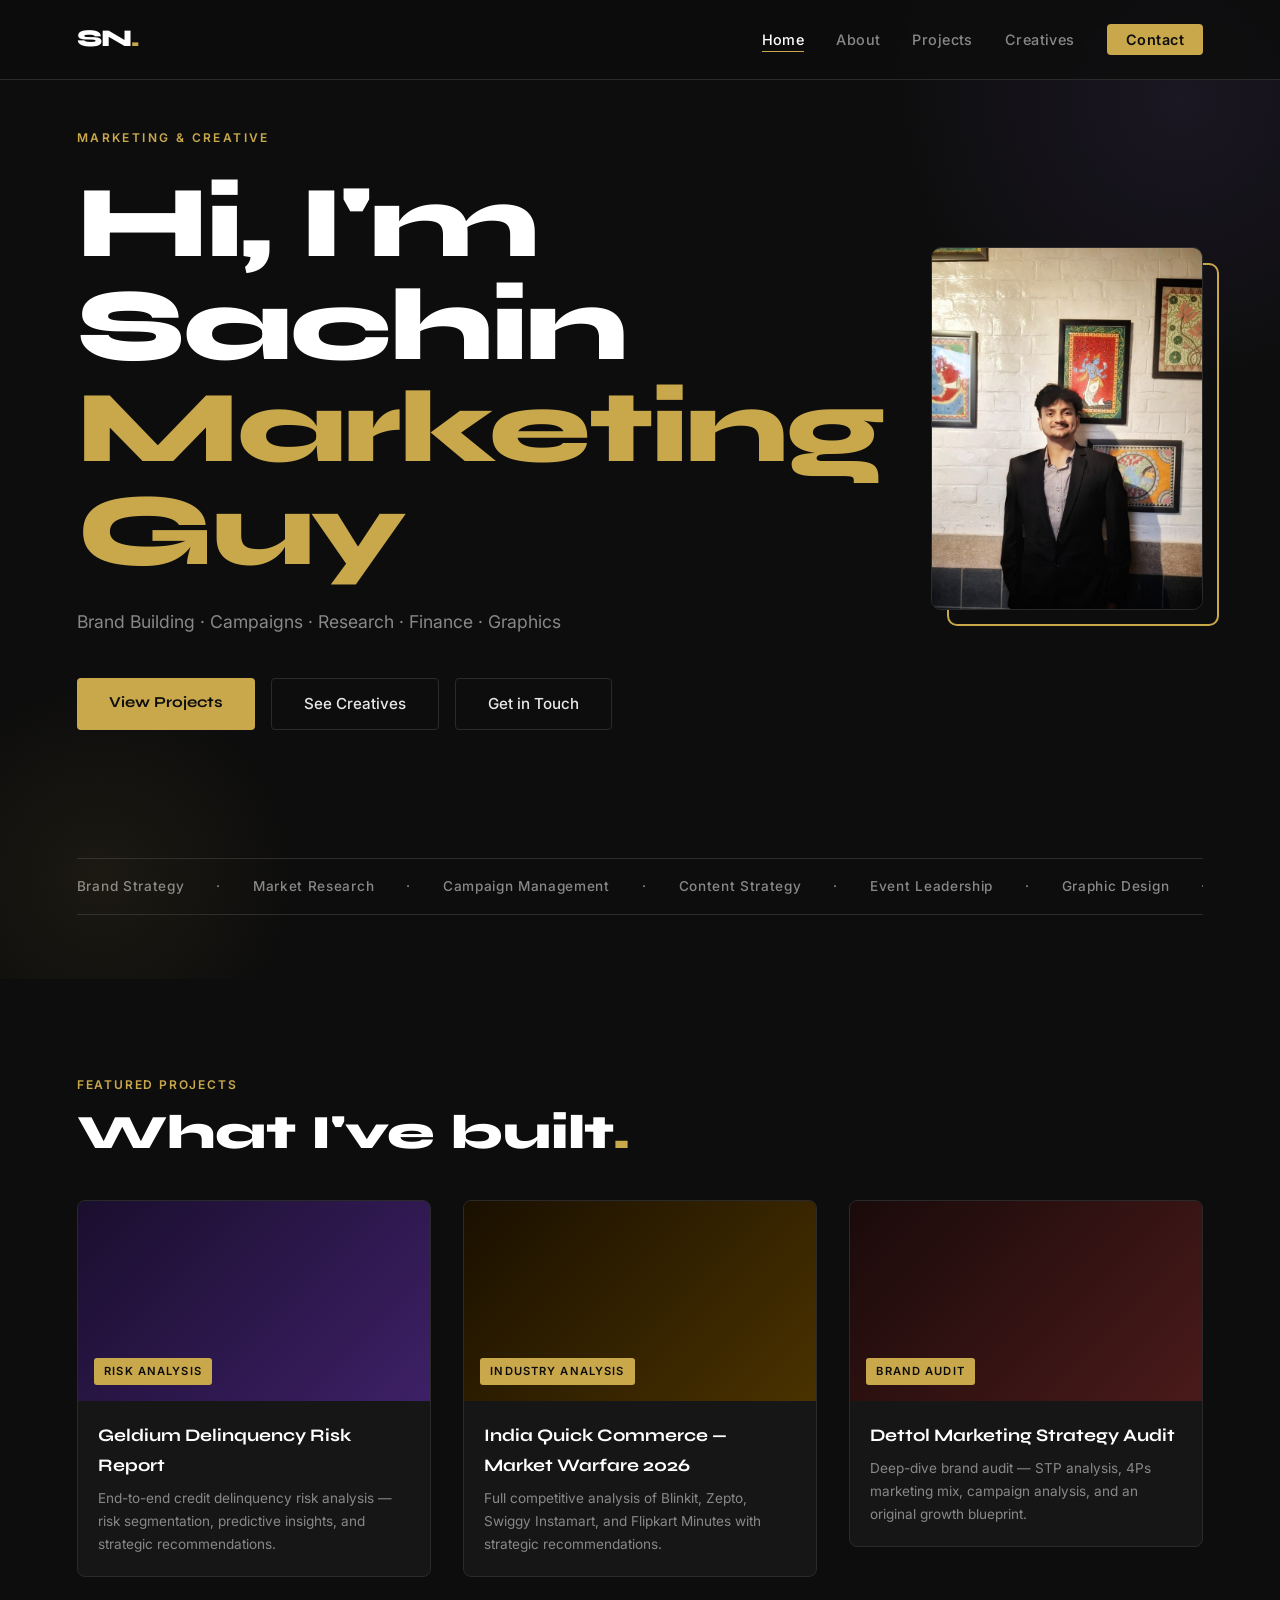
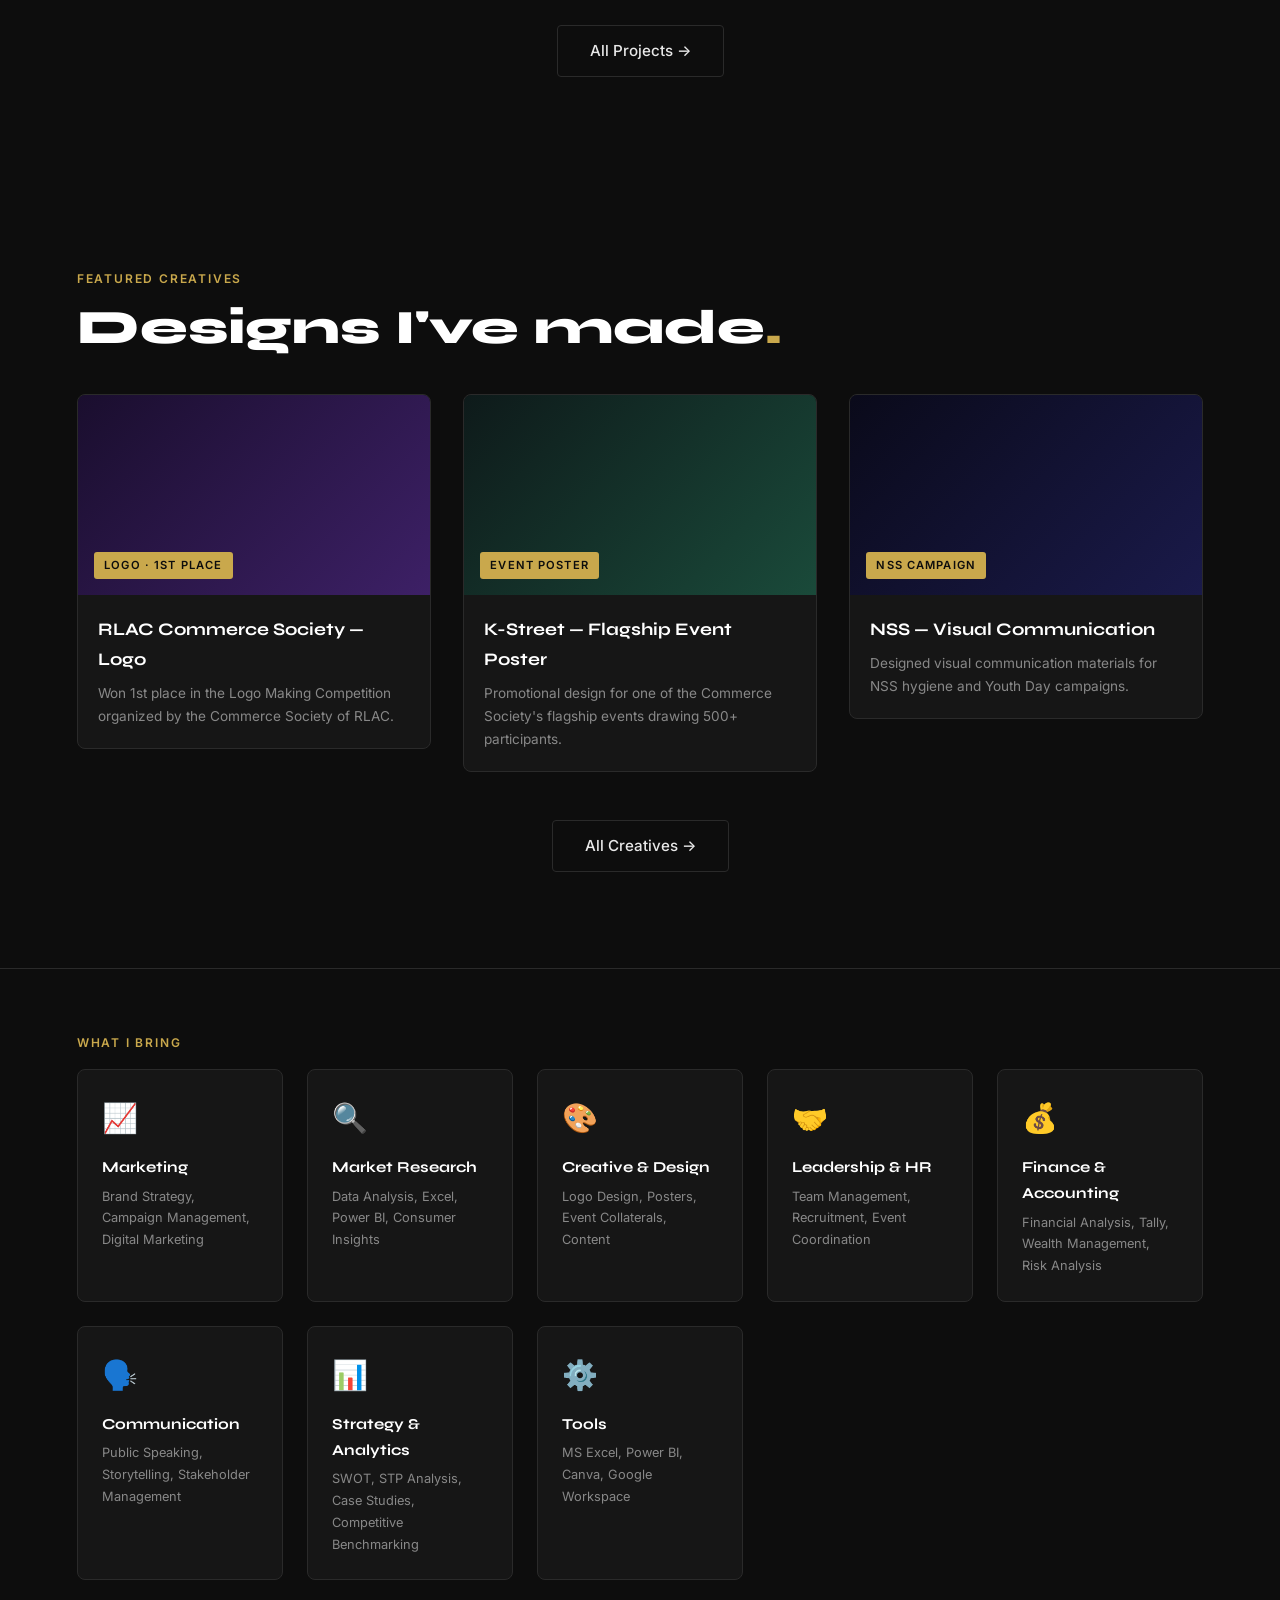
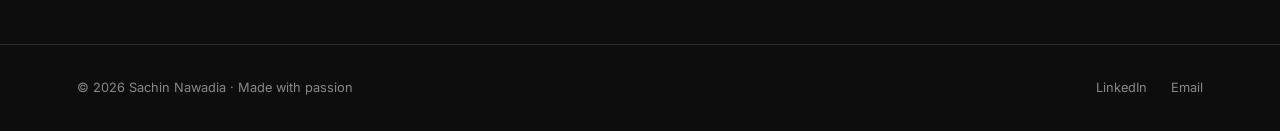
==== files/index.html @ 327a8be0 "Initial portfolio upload" ====
<!DOCTYPE html>
<html lang="en">
<head>
  <meta charset="UTF-8" />
  <meta name="viewport" content="width=device-width, initial-scale=1.0"/>
  <title>Sachin Nawadia — Portfolio</title>
  <link rel="stylesheet" href="style.css" />
  <link href="https://fonts.googleapis.com/css2?family=Syne:wght@400;600;700;800&family=Inter:wght@300;400;500&display=swap" rel="stylesheet"/>
</head>
<body>

  <nav class="navbar">
    <div class="nav-logo">SN<span class="dot">.</span></div>
    <ul class="nav-links">
      <li><a href="index.html" class="active">Home</a></li>
      <li><a href="about.html">About</a></li>
      <li><a href="projects.html">Projects</a></li>
      <li><a href="creatives.html">Creatives</a></li>
      <li><a href="contact.html" class="nav-cta">Contact</a></li>
    </ul>
    <div class="hamburger" onclick="toggleMenu()">
      <span></span><span></span><span></span>
    </div>
  </nav>

  <div class="mobile-menu" id="mobileMenu">
    <ul>
      <li><a href="index.html" onclick="toggleMenu()">Home</a></li>
      <li><a href="about.html" onclick="toggleMenu()">About</a></li>
      <li><a href="projects.html" onclick="toggleMenu()">Projects</a></li>
      <li><a href="creatives.html" onclick="toggleMenu()">Creatives</a></li>
      <li><a href="contact.html" onclick="toggleMenu()">Contact</a></li>
    </ul>
  </div>

  <!-- HERO -->
  <section class="hero hero-with-photo">
    <div class="hero-text-col">
      <div class="hero-tag reveal">Marketing & Creative</div>
      <h1 class="hero-title reveal">
        Hi, I'm Sachin<br/>
        <span class="highlight">Marketing Guy</span>
      </h1>
      <p class="hero-sub reveal">
        Brand Building · Campaigns · Research · Finance · Graphics
      </p>
      <div class="hero-btns reveal">
        <a href="projects.html" class="btn-primary">View Projects</a>
        <a href="creatives.html" class="btn-ghost">See Creatives</a>
        <a href="contact.html" class="btn-ghost">Get in Touch</a>
      </div>
    </div>
    <div class="hero-photo-col reveal">
      <div class="hero-photo-wrap">
        <img src="sachin-photo.jpg" alt="Sachin Nawadia" class="hero-photo"/>
        <div class="hero-photo-decor"></div>
      </div>
    </div>

    <div class="hero-marquee">
      <div class="marquee-track">
        <span>Brand Strategy</span><span>·</span>
        <span>Market Research</span><span>·</span>
        <span>Campaign Management</span><span>·</span>
        <span>Content Strategy</span><span>·</span>
        <span>Event Leadership</span><span>·</span>
        <span>Graphic Design</span><span>·</span>
        <span>Brand Strategy</span><span>·</span>
        <span>Market Research</span><span>·</span>
        <span>Campaign Management</span><span>·</span>
        <span>Content Strategy</span><span>·</span>
        <span>Event Leadership</span><span>·</span>
        <span>Graphic Design</span><span>·</span>
      </div>
    </div>
  </section>

  <!-- FEATURED -->
  <section class="featured">
    <div class="section-label reveal">Featured Projects</div>
    <h2 class="section-title reveal">What I've built<span class="dot">.</span></h2>
    <div class="work-grid">
      <div class="work-card reveal" onclick="location.href='projects.html'">
        <div class="card-img placeholder-img p1">
          <span class="card-category">Risk Analysis</span>
        </div>
        <div class="card-info">
          <h3>Geldium Delinquency Risk Report</h3>
          <p>End-to-end credit delinquency risk analysis — risk segmentation, predictive insights, and strategic recommendations.</p>
        </div>
      </div>
      <div class="work-card reveal" onclick="location.href='projects.html'">
        <div class="card-img placeholder-img p3">
          <span class="card-category">Industry Analysis</span>
        </div>
        <div class="card-info">
          <h3>India Quick Commerce — Market Warfare 2026</h3>
          <p>Full competitive analysis of Blinkit, Zepto, Swiggy Instamart, and Flipkart Minutes with strategic recommendations.</p>
        </div>
      </div>
      <div class="work-card reveal" onclick="location.href='projects.html'">
        <div class="card-img placeholder-img p4">
          <span class="card-category">Brand Audit</span>
        </div>
        <div class="card-info">
          <h3>Dettol Marketing Strategy Audit</h3>
          <p>Deep-dive brand audit — STP analysis, 4Ps marketing mix, campaign analysis, and an original growth blueprint.</p>
        </div>
      </div>
    </div>
    <div class="see-all reveal">
      <a href="projects.html" class="btn-ghost">All Projects →</a>
    </div>
  </section>

  <!-- FEATURED CREATIVES -->
  <section class="featured">
    <div class="section-label reveal">Featured Creatives</div>
    <h2 class="section-title reveal">Designs I've made<span class="dot">.</span></h2>
    <div class="work-grid">
      <div class="work-card reveal" onclick="location.href='creatives.html'">
        <div class="card-img placeholder-img p1">
          <span class="card-category">Logo · 1st Place</span>
        </div>
        <div class="card-info">
          <h3>RLAC Commerce Society — Logo</h3>
          <p>Won 1st place in the Logo Making Competition organized by the Commerce Society of RLAC.</p>
        </div>
      </div>
      <div class="work-card reveal" onclick="location.href='creatives.html'">
        <div class="card-img placeholder-img p2">
          <span class="card-category">Event Poster</span>
        </div>
        <div class="card-info">
          <h3>K-Street — Flagship Event Poster</h3>
          <p>Promotional design for one of the Commerce Society's flagship events drawing 500+ participants.</p>
        </div>
      </div>
      <div class="work-card reveal" onclick="location.href='creatives.html'">
        <div class="card-img placeholder-img p5">
          <span class="card-category">NSS Campaign</span>
        </div>
        <div class="card-info">
          <h3>NSS — Visual Communication</h3>
          <p>Designed visual communication materials for NSS hygiene and Youth Day campaigns.</p>
        </div>
      </div>
    </div>
    <div class="see-all reveal">
      <a href="creatives.html" class="btn-ghost">All Creatives →</a>
    </div>
  </section>

  <!-- SKILLS -->
  <section class="skills-section">
    <div class="section-label reveal">What I Bring</div>
    <div class="skills-grid reveal">
      <div class="skill-item">
        <div class="skill-icon">📈</div>
        <h4>Marketing</h4>
        <p>Brand Strategy, Campaign Management, Digital Marketing</p>
      </div>
      <div class="skill-item">
        <div class="skill-icon">🔍</div>
        <h4>Market Research</h4>
        <p>Data Analysis, Excel, Power BI, Consumer Insights</p>
      </div>
      <div class="skill-item">
        <div class="skill-icon">🎨</div>
        <h4>Creative & Design</h4>
        <p>Logo Design, Posters, Event Collaterals, Content</p>
      </div>
      <div class="skill-item">
        <div class="skill-icon">🤝</div>
        <h4>Leadership & HR</h4>
        <p>Team Management, Recruitment, Event Coordination</p>
      </div>
      <div class="skill-item">
        <div class="skill-icon">💰</div>
        <h4>Finance & Accounting</h4>
        <p>Financial Analysis, Tally, Wealth Management, Risk Analysis</p>
      </div>
      <div class="skill-item">
        <div class="skill-icon">🗣️</div>
        <h4>Communication</h4>
        <p>Public Speaking, Storytelling, Stakeholder Management</p>
      </div>
      <div class="skill-item">
        <div class="skill-icon">📊</div>
        <h4>Strategy & Analytics</h4>
        <p>SWOT, STP Analysis, Case Studies, Competitive Benchmarking</p>
      </div>
      <div class="skill-item">
        <div class="skill-icon">⚙️</div>
        <h4>Tools</h4>
        <p>MS Excel, Power BI, Canva, Google Workspace</p>
      </div>
    </div>
  </section>

  <footer class="footer">
    <p>© 2026 Sachin Nawadia · Made with passion</p>
    <div class="footer-links">
      <a href="https://www.linkedin.com/in/sachinnawadia-37500527b" target="_blank">LinkedIn</a>
      <a href="mailto:sachinnawadia@gmail.com">Email</a>
    </div>
  </footer>

  <script src="script.js"></script>
</body>
</html>
---- files/style.css ----
/* ===== RESET & BASE ===== */
*, *::before, *::after { box-sizing: border-box; margin: 0; padding: 0; }

:root {
  --bg: #0d0d0d;
  --surface: #161616;
  --border: #2a2a2a;
  --text: #e8e8e8;
  --muted: #888;
  --accent: #c9a84c;
  --accent2: #7c5cbf;
  --white: #ffffff;
  --font-display: 'Syne', sans-serif;
  --font-body: 'Inter', sans-serif;
}

html { scroll-behavior: smooth; }

body {
  background: var(--bg);
  color: var(--text);
  font-family: var(--font-body);
  font-weight: 400;
  line-height: 1.7;
  overflow-x: hidden;
}

a { text-decoration: none; color: inherit; }
img { max-width: 100%; display: block; }
ul { list-style: none; }

/* ===== NAVBAR ===== */
.navbar {
  position: fixed;
  top: 0; left: 0; right: 0;
  z-index: 999;
  display: flex;
  align-items: center;
  justify-content: space-between;
  padding: 1.2rem 6%;
  background: rgba(13,13,13,0.85);
  backdrop-filter: blur(12px);
  border-bottom: 1px solid var(--border);
}

.nav-logo {
  font-family: var(--font-display);
  font-size: 1.5rem;
  font-weight: 800;
  color: var(--white);
  letter-spacing: -1px;
}
.nav-logo .dot { color: var(--accent); }

.nav-links {
  display: flex;
  gap: 2rem;
  align-items: center;
}

.nav-links a {
  font-size: 0.9rem;
  font-weight: 500;
  color: var(--muted);
  letter-spacing: 0.03em;
  transition: color 0.25s;
  position: relative;
}
.nav-links a::after {
  content: '';
  position: absolute;
  bottom: -4px; left: 0;
  width: 0; height: 1px;
  background: var(--accent);
  transition: width 0.3s;
}
.nav-links a:hover,
.nav-links a.active { color: var(--white); }
.nav-links a:hover::after,
.nav-links a.active::after { width: 100%; }

.nav-cta {
  background: var(--accent);
  color: #0d0d0d !important;
  padding: 0.45rem 1.2rem;
  border-radius: 4px;
  font-weight: 600 !important;
  transition: opacity 0.2s !important;
}
.nav-cta::after { display: none !important; }
.nav-cta:hover { opacity: 0.85; }

/* ===== HAMBURGER ===== */
.hamburger {
  display: none;
  flex-direction: column;
  gap: 5px;
  cursor: pointer;
}
.hamburger span {
  display: block;
  width: 24px; height: 2px;
  background: var(--white);
  transition: all 0.3s;
}

/* ===== MOBILE MENU ===== */
.mobile-menu {
  display: none;
  position: fixed;
  top: 64px; left: 0; right: 0;
  background: var(--surface);
  border-bottom: 1px solid var(--border);
  z-index: 998;
  padding: 1.5rem 6%;
}
.mobile-menu.open { display: block; }
.mobile-menu ul { display: flex; flex-direction: column; gap: 1.2rem; }
.mobile-menu a {
  font-size: 1.1rem;
  font-weight: 500;
  color: var(--text);
}

/* ===== BUTTONS ===== */
.btn-primary {
  display: inline-block;
  padding: 0.75rem 2rem;
  background: var(--accent);
  color: #0d0d0d;
  font-weight: 700;
  font-family: var(--font-display);
  border-radius: 4px;
  transition: opacity 0.2s, transform 0.2s;
  font-size: 0.95rem;
}
.btn-primary:hover { opacity: 0.85; transform: translateY(-2px); }

.btn-ghost {
  display: inline-block;
  padding: 0.75rem 2rem;
  border: 1px solid var(--border);
  color: var(--text);
  font-weight: 500;
  border-radius: 4px;
  transition: border-color 0.2s, color 0.2s, transform 0.2s;
  font-size: 0.95rem;
}
.btn-ghost:hover {
  border-color: var(--accent);
  color: var(--accent);
  transform: translateY(-2px);
}

/* ===== SECTION LABELS ===== */
.section-label {
  font-size: 0.75rem;
  font-weight: 600;
  letter-spacing: 0.15em;
  text-transform: uppercase;
  color: var(--accent);
  margin-bottom: 0.75rem;
}

.section-title {
  font-family: var(--font-display);
  font-size: clamp(2rem, 4vw, 3rem);
  font-weight: 800;
  color: var(--white);
  line-height: 1.1;
  margin-bottom: 2.5rem;
}
.section-title .dot { color: var(--accent); }

/* ===== HERO ===== */
.hero {
  min-height: 100vh;
  display: flex;
  flex-direction: column;
  justify-content: center;
  padding: 8rem 6% 4rem;
  position: relative;
  overflow: hidden;
}
.hero::before {
  content: '';
  position: absolute;
  top: -200px; right: -200px;
  width: 600px; height: 600px;
  background: radial-gradient(circle, rgba(124,92,191,0.12) 0%, transparent 70%);
  pointer-events: none;
}
.hero::after {
  content: '';
  position: absolute;
  bottom: -100px; left: -100px;
  width: 400px; height: 400px;
  background: radial-gradient(circle, rgba(201,168,76,0.08) 0%, transparent 70%);
  pointer-events: none;
}

.hero-tag {
  font-size: 0.75rem;
  letter-spacing: 0.2em;
  text-transform: uppercase;
  color: var(--accent);
  font-weight: 600;
  margin-bottom: 1.5rem;
}

.hero-title {
  font-family: var(--font-display);
  font-size: clamp(3rem, 8vw, 6.5rem);
  font-weight: 800;
  line-height: 1.0;
  color: var(--white);
  margin-bottom: 1.5rem;
  letter-spacing: -2px;
}
.hero-title .highlight {
  color: var(--accent);
  display: block;
}

.hero-sub {
  font-size: 1.1rem;
  color: var(--muted);
  max-width: 500px;
  margin-bottom: 2.5rem;
  line-height: 1.8;
}

.hero-btns {
  display: flex;
  gap: 1rem;
  flex-wrap: wrap;
}

/* ===== MARQUEE ===== */
.hero-marquee {
  margin-top: 5rem;
  overflow: hidden;
  padding: 1rem 0;
  border-top: 1px solid var(--border);
  border-bottom: 1px solid var(--border);
}
.marquee-track {
  display: flex;
  gap: 2rem;
  white-space: nowrap;
  animation: marquee 20s linear infinite;
  width: max-content;
}
.marquee-track span {
  font-size: 0.85rem;
  font-weight: 500;
  color: var(--muted);
  letter-spacing: 0.05em;
}
@keyframes marquee {
  from { transform: translateX(0); }
  to { transform: translateX(-50%); }
}

/* ===== HERO WITH PHOTO ===== */
.hero-with-photo {
  display: grid;
  grid-template-columns: 1.3fr 1fr;
  gap: 3rem;
  align-items: center;
}
.hero-with-photo .hero-marquee {
  grid-column: 1 / -1;
}
.hero-photo-col {
  display: flex;
  justify-content: center;
}
.hero-photo-wrap {
  position: relative;
  width: 100%;
  max-width: 340px;
}
.hero-photo {
  width: 100%;
  aspect-ratio: 3/4;
  object-fit: cover;
  border-radius: 10px;
  border: 1px solid var(--border);
  position: relative;
  z-index: 2;
}
.hero-photo-decor {
  position: absolute;
  top: 16px; left: 16px;
  width: 100%; height: 100%;
  border: 2px solid var(--accent);
  border-radius: 10px;
  z-index: 1;
}

@media (max-width: 900px) {
  .hero-with-photo {
    grid-template-columns: 1fr;
    text-align: center;
  }
  .hero-photo-col { order: -1; margin-bottom: 1rem; }
  .hero-photo-wrap { max-width: 220px; }
  .hero-btns { justify-content: center; }
}

/* ===== PAGE HERO (inner pages) ===== */
.page-hero {
  padding: 10rem 6% 4rem;
  border-bottom: 1px solid var(--border);
}
.page-title {
  font-family: var(--font-display);
  font-size: clamp(2.5rem, 6vw, 5rem);
  font-weight: 800;
  color: var(--white);
  line-height: 1.05;
  letter-spacing: -2px;
}
.page-title .highlight { color: var(--accent); }

/* ===== FEATURED SECTION ===== */
.featured, .projects-section, .graphic-section {
  padding: 6rem 6%;
}

.work-grid, .projects-grid, .graphic-grid {
  display: grid;
  grid-template-columns: repeat(auto-fill, minmax(300px, 1fr));
  gap: 2rem;
  align-items: start;
}

.work-card, .project-card, .graphic-card {
  background: var(--surface);
  border: 1px solid var(--border);
  border-radius: 8px;
  overflow: hidden;
  display: flex;
  flex-direction: column;
  transition: transform 0.3s, border-color 0.3s;
}
.work-card {
  cursor: pointer;
}
.work-card:hover, .project-card:hover, .graphic-card:hover {
  transform: translateY(-6px);
  border-color: var(--accent);
}

.card-img, .placeholder-img {
  width: 100%;
  height: 200px;
  position: relative;
  display: flex;
  align-items: flex-end;
  padding: 1rem;
}
.p1 { background: linear-gradient(135deg, #1a0e2e, #3d2066); }
.p2 { background: linear-gradient(135deg, #0e1a1a, #1a4a3a); }
.p3 { background: linear-gradient(135deg, #1a1000, #4a3200); }
.p4 { background: linear-gradient(135deg, #1a0a0a, #4a1a1a); }
.p5 { background: linear-gradient(135deg, #0a0a1a, #1a1a4a); }
.p6 { background: linear-gradient(135deg, #0e1a10, #1a4a20); }

.card-category {
  font-size: 0.7rem;
  font-weight: 600;
  letter-spacing: 0.1em;
  text-transform: uppercase;
  background: var(--accent);
  color: #0d0d0d;
  padding: 0.25rem 0.65rem;
  border-radius: 3px;
}

.card-info {
  padding: 1.25rem;
  display: flex;
  flex-direction: column;
  flex: 1;
}
.card-info h3 {
  font-family: var(--font-display);
  font-size: 1.1rem;
  font-weight: 700;
  color: var(--white);
  margin-bottom: 0.4rem;
}
.card-info p {
  font-size: 0.85rem;
  color: var(--muted);
  flex-grow: 1;
}

.see-all {
  text-align: center;
  margin-top: 3rem;
}

/* ===== SKILLS SECTION ===== */
.skills-section {
  padding: 4rem 6%;
  border-top: 1px solid var(--border);
}
.skills-grid {
  display: grid;
  grid-template-columns: repeat(auto-fill, minmax(180px, 1fr));
  gap: 1.5rem;
  margin-top: 1rem;
}
.skill-item {
  background: var(--surface);
  border: 1px solid var(--border);
  border-radius: 8px;
  padding: 1.5rem;
  transition: border-color 0.3s;
}
.skill-item:hover { border-color: var(--accent2); }
.skill-icon { font-size: 1.8rem; margin-bottom: 0.75rem; }
.skill-item h4 {
  font-family: var(--font-display);
  font-weight: 700;
  color: var(--white);
  margin-bottom: 0.3rem;
  font-size: 0.95rem;
}
.skill-item p { font-size: 0.8rem; color: var(--muted); }

/* ===== ABOUT PAGE ===== */
.about-section {
  padding: 5rem 6%;
}
.about-grid {
  display: grid;
  grid-template-columns: 1fr 1.4fr;
  gap: 5rem;
  align-items: center;
}
.about-img-wrap {
  position: relative;
}
.about-img-placeholder {
  width: 100%;
  aspect-ratio: 3/4;
  background: var(--surface);
  border: 1px solid var(--border);
  border-radius: 8px;
  display: flex;
  align-items: center;
  justify-content: center;
  color: var(--muted);
  font-size: 0.9rem;
}
.about-photo {
  width: 100%;
  aspect-ratio: 3/4;
  object-fit: cover;
  border-radius: 8px;
  border: 1px solid var(--border);
  position: relative;
  z-index: 2;
}
.about-img-decor {
  position: absolute;
  bottom: -16px; right: -16px;
  width: 100%; height: 100%;
  border: 2px solid var(--accent);
  border-radius: 8px;
  z-index: -1;
}
.about-text h2 {
  font-family: var(--font-display);
  font-size: 2rem;
  font-weight: 800;
  color: var(--white);
  margin-bottom: 1.2rem;
}
.about-text p {
  color: var(--muted);
  margin-bottom: 1rem;
  font-size: 1rem;
  line-height: 1.8;
}
.about-text strong { color: var(--text); }

/* ===== TIMELINE ===== */
.timeline-section { padding: 4rem 6%; border-top: 1px solid var(--border); }
.timeline { position: relative; padding-left: 2rem; margin-top: 1rem; }
.timeline::before {
  content: '';
  position: absolute;
  top: 0; left: 0;
  width: 1px; height: 100%;
  background: var(--border);
}
.timeline-item {
  position: relative;
  padding-bottom: 2.5rem;
  padding-left: 2rem;
}
.timeline-dot {
  position: absolute;
  left: -2.5rem;
  top: 6px;
  width: 10px; height: 10px;
  border-radius: 50%;
  background: var(--accent);
  border: 2px solid var(--bg);
  box-shadow: 0 0 0 3px var(--accent2);
}
.timeline-year {
  font-size: 0.75rem;
  color: var(--accent);
  font-weight: 600;
  letter-spacing: 0.08em;
  margin-bottom: 0.4rem;
}
.timeline-content h4 {
  font-family: var(--font-display);
  font-weight: 700;
  color: var(--white);
  font-size: 1rem;
  margin-bottom: 0.3rem;
}
.timeline-content p { font-size: 0.85rem; color: var(--muted); }

/* ===== TOOLS ===== */
.tools-section { padding: 4rem 6%; border-top: 1px solid var(--border); }
.tools-grid {
  display: flex;
  flex-wrap: wrap;
  gap: 0.75rem;
  margin-top: 1rem;
}
.tool-tag {
  padding: 0.5rem 1rem;
  border: 1px solid var(--border);
  border-radius: 4px;
  font-size: 0.85rem;
  color: var(--muted);
  background: var(--surface);
  transition: border-color 0.2s, color 0.2s;
}
.tool-tag:hover { border-color: var(--accent2); color: var(--white); }

/* ===== CONTACT PAGE ===== */
.contact-section {
  padding: 5rem 6%;
  display: grid;
  grid-template-columns: 1fr 1fr;
  gap: 5rem;
  align-items: start;
}
.contact-info h2 {
  font-family: var(--font-display);
  font-size: 1.8rem;
  font-weight: 800;
  color: var(--white);
  margin-bottom: 1rem;
}
.contact-info p {
  color: var(--muted);
  font-size: 1rem;
  line-height: 1.8;
  margin-bottom: 2rem;
}
.contact-links { display: flex; flex-direction: column; gap: 1rem; }
.contact-link-item {
  display: flex;
  align-items: center;
  gap: 1rem;
  padding: 1rem 1.25rem;
  background: var(--surface);
  border: 1px solid var(--border);
  border-radius: 6px;
  transition: border-color 0.2s;
  cursor: pointer;
}
.contact-link-item:hover { border-color: var(--accent); }
.contact-link-item .icon { font-size: 1.2rem; }
.contact-link-item .label {
  font-size: 0.75rem;
  color: var(--muted);
  text-transform: uppercase;
  letter-spacing: 0.08em;
}
.contact-link-item .value {
  font-size: 0.95rem;
  color: var(--white);
  font-weight: 500;
}

/* Contact Form */
.contact-form { display: flex; flex-direction: column; gap: 1.25rem; }
.form-group { display: flex; flex-direction: column; gap: 0.4rem; }
.form-group label {
  font-size: 0.75rem;
  font-weight: 600;
  letter-spacing: 0.1em;
  text-transform: uppercase;
  color: var(--muted);
}
.form-group input,
.form-group textarea,
.form-group select {
  background: var(--surface);
  border: 1px solid var(--border);
  border-radius: 6px;
  padding: 0.85rem 1rem;
  color: var(--text);
  font-family: var(--font-body);
  font-size: 0.95rem;
  outline: none;
  transition: border-color 0.2s;
  width: 100%;
  resize: vertical;
}
.form-group input:focus,
.form-group textarea:focus,
.form-group select:focus {
  border-color: var(--accent);
}
.form-group textarea { min-height: 130px; }
.form-group select { appearance: none; cursor: pointer; }
.form-row { display: grid; grid-template-columns: 1fr 1fr; gap: 1rem; }
.form-submit { margin-top: 0.5rem; }
.form-success {
  display: none;
  text-align: center;
  padding: 2rem;
  background: rgba(201,168,76,0.07);
  border: 1px solid var(--accent);
  border-radius: 8px;
  color: var(--accent);
  font-family: var(--font-display);
  font-size: 1.1rem;
  font-weight: 700;
}

/* ===== FOOTER ===== */
.footer {
  padding: 2rem 6%;
  border-top: 1px solid var(--border);
  display: flex;
  align-items: center;
  justify-content: space-between;
  flex-wrap: wrap;
  gap: 1rem;
}
.footer p { font-size: 0.8rem; color: var(--muted); }
.footer-links { display: flex; gap: 1.5rem; }
.footer-links a {
  font-size: 0.8rem;
  color: var(--muted);
  transition: color 0.2s;
}
.footer-links a:hover { color: var(--accent); }

/* ===== FILTER TABS ===== */
.filter-tabs {
  display: flex;
  gap: 0.75rem;
  flex-wrap: wrap;
  margin-bottom: 2.5rem;
}
.filter-btn {
  padding: 0.45rem 1.1rem;
  border: 1px solid var(--border);
  border-radius: 4px;
  background: transparent;
  color: var(--muted);
  font-size: 0.85rem;
  cursor: pointer;
  font-family: var(--font-body);
  transition: all 0.2s;
}
.filter-btn.active,
.filter-btn:hover {
  background: var(--accent);
  border-color: var(--accent);
  color: #0d0d0d;
  font-weight: 600;
}

/* ===== REVEAL ANIMATION ===== */
.reveal {
  opacity: 0;
  transform: translateY(28px);
  transition: opacity 0.65s ease, transform 0.65s ease;
}
.reveal.visible {
  opacity: 1;
  transform: translateY(0);
}

/* ===== RESPONSIVE ===== */
@media (max-width: 768px) {
  .nav-links { display: none; }
  .hamburger { display: flex; }
  .hero-title { letter-spacing: -1px; }
  .about-grid { grid-template-columns: 1fr; gap: 2.5rem; }
  .about-img-decor { display: none; }
  .contact-section { grid-template-columns: 1fr; gap: 3rem; }
  .form-row { grid-template-columns: 1fr; }
}
/* ===== PROJECT LINKS ===== */
.project-links {
  display: flex;
  flex-direction: column;
  gap: 0.5rem;
  margin-top: 1rem;
}
.project-link {
  display: block;
  text-align: center;
  padding: 0.6rem 1rem;
  background: var(--surface);
  border: 1px solid var(--border);
  border-radius: 6px;
  font-size: 0.85rem;
  font-weight: 600;
  color: var(--text);
  transition: border-color 0.2s, background 0.2s;
}
.project-link:hover {
  border-color: var(--accent);
  background: rgba(201,168,76,0.08);
  color: var(--accent);
}
.card-tags {
  display: flex;
  flex-wrap: wrap;
  gap: 0.4rem;
  margin-top: 0.75rem;
}
.tag {
  font-size: 0.7rem;
  font-weight: 600;
  letter-spacing: 0.05em;
  padding: 0.2rem 0.6rem;
  border-radius: 3px;
  background: rgba(124,92,191,0.15);
  color: var(--accent2);
  border: 1px solid rgba(124,92,191,0.25);
}
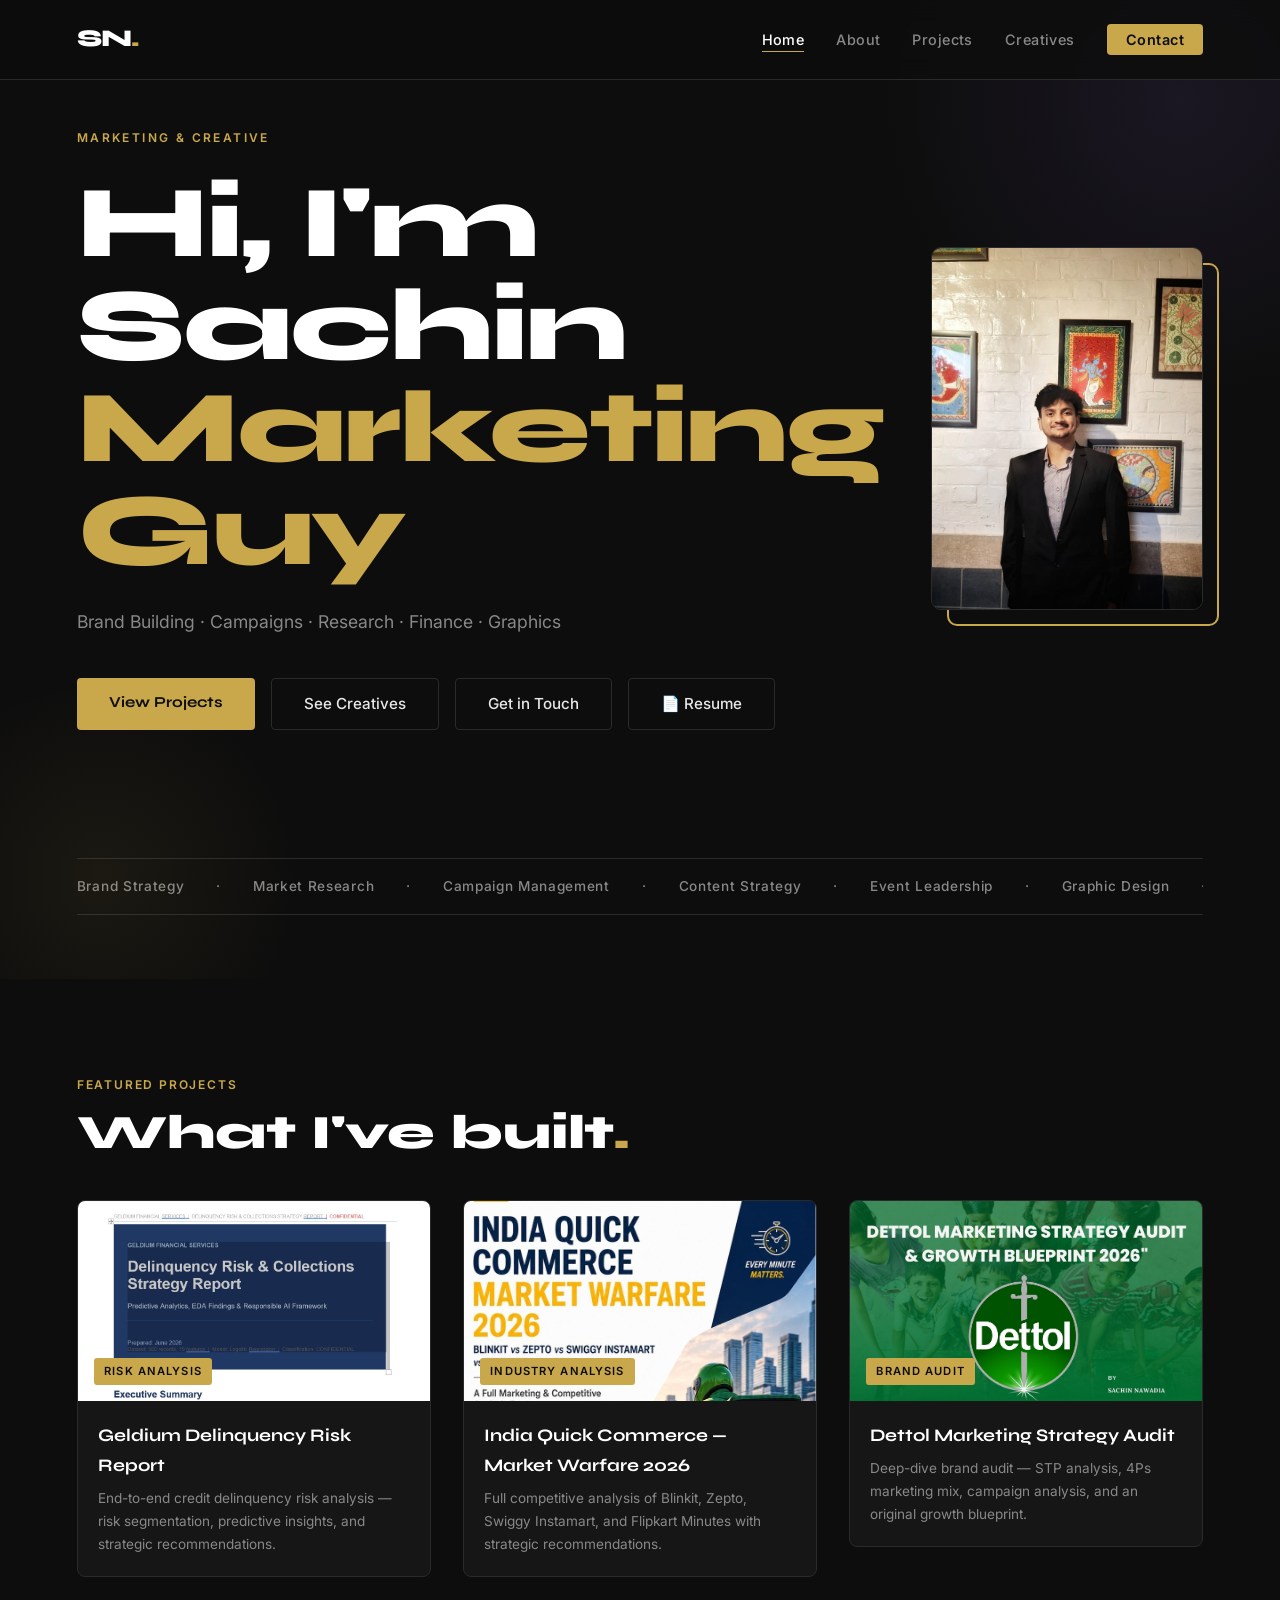
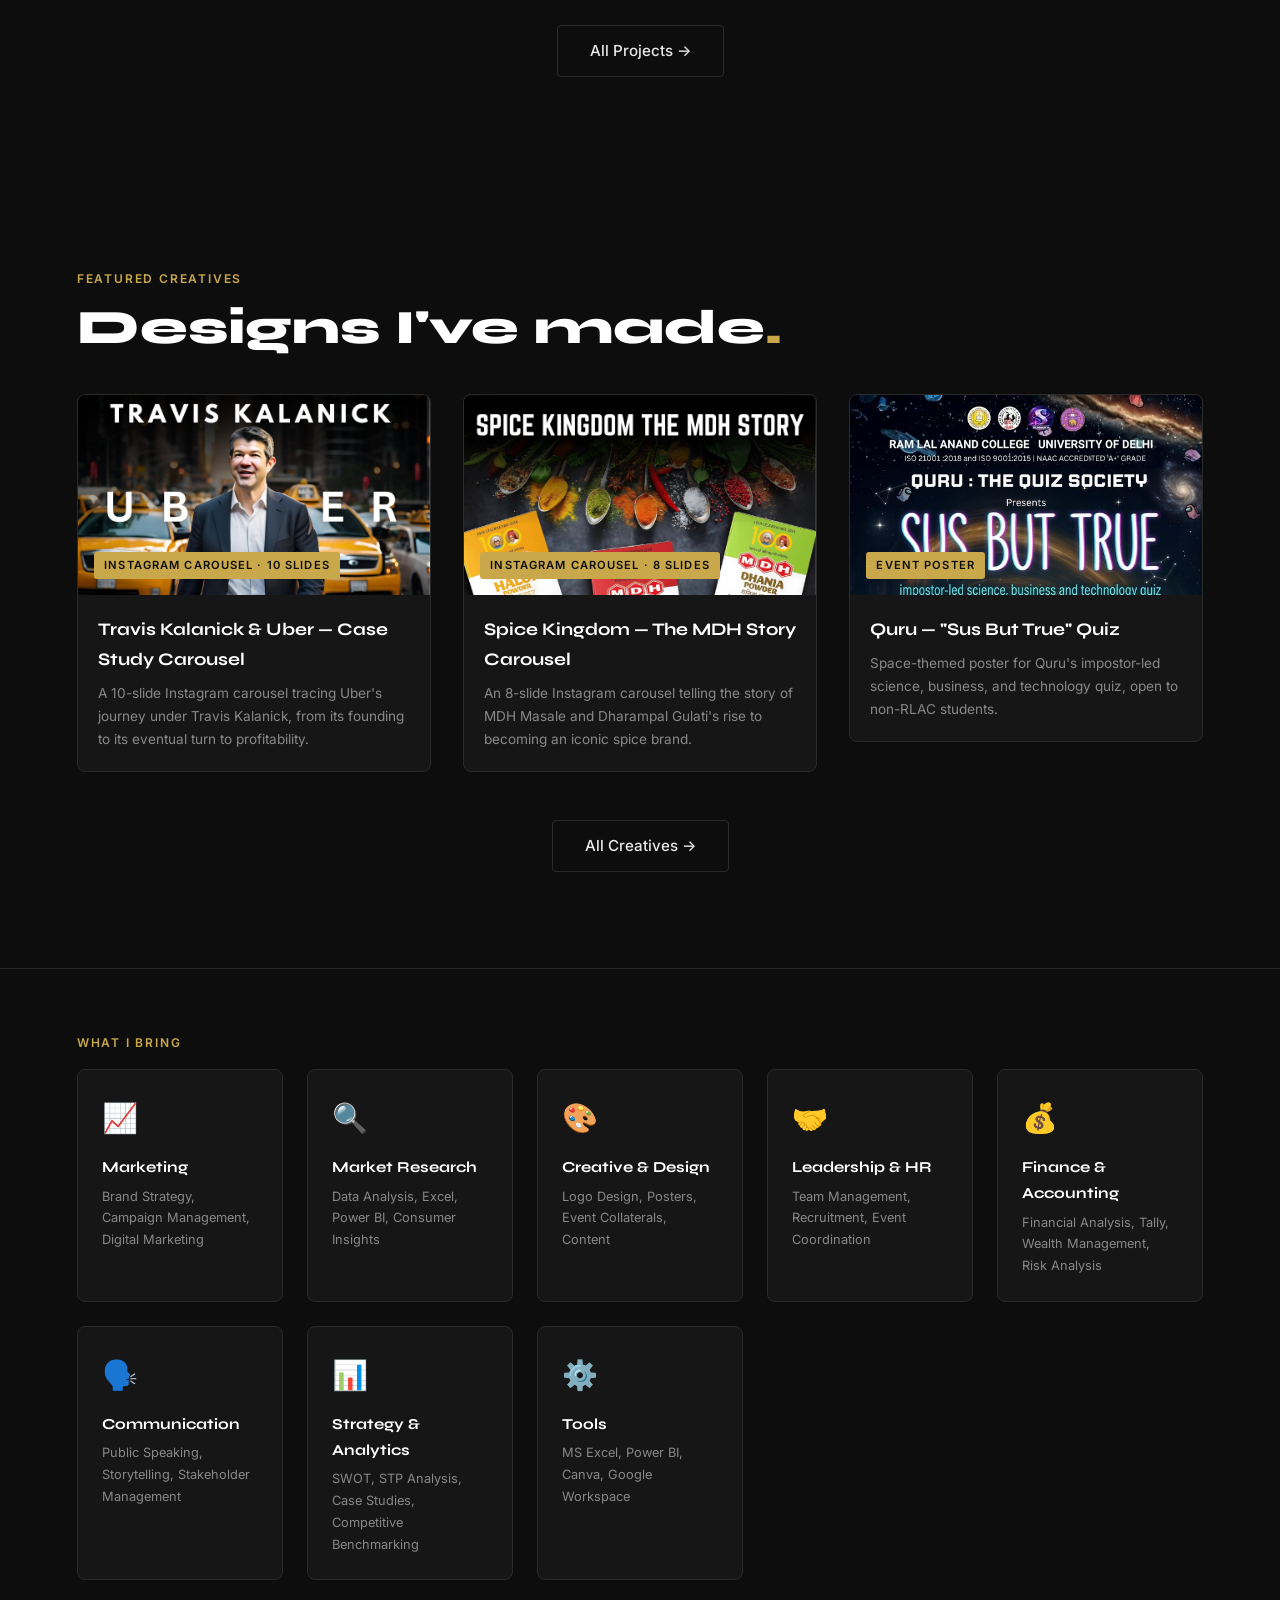
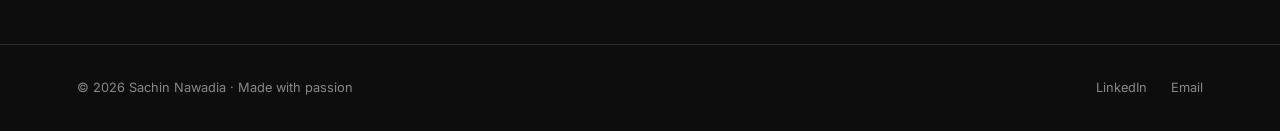
==== commit 066cf129: "Added new portfolio projects and files" ====
--- a/files/index.html
+++ b/files/index.html
@@ -48,6 +48,7 @@
         <a href="projects.html" class="btn-primary">View Projects</a>
         <a href="creatives.html" class="btn-ghost">See Creatives</a>
         <a href="contact.html" class="btn-ghost">Get in Touch</a>
+        <a href="files/Sachin_Nawadia_Resume.pdf" class="btn-ghost" target="_blank">📄 Resume</a>
       </div>
     </div>
     <div class="hero-photo-col reveal">
@@ -81,7 +82,7 @@
     <h2 class="section-title reveal">What I've built<span class="dot">.</span></h2>
     <div class="work-grid">
       <div class="work-card reveal" onclick="location.href='projects.html'">
-        <div class="card-img placeholder-img p1">
+        <div class="card-img placeholder-img p1" style="background-image: url('thumb-geldium-report.jpg'); background-size: cover; background-position: top center;">
           <span class="card-category">Risk Analysis</span>
         </div>
         <div class="card-info">
@@ -90,7 +91,7 @@
         </div>
       </div>
       <div class="work-card reveal" onclick="location.href='projects.html'">
-        <div class="card-img placeholder-img p3">
+        <div class="card-img placeholder-img p3" style="background-image: url('thumb-quickcommerce.jpg'); background-size: cover; background-position: top center;">
           <span class="card-category">Industry Analysis</span>
         </div>
         <div class="card-info">
@@ -99,7 +100,7 @@
         </div>
       </div>
       <div class="work-card reveal" onclick="location.href='projects.html'">
-        <div class="card-img placeholder-img p4">
+        <div class="card-img placeholder-img p4" style="background-image: url('thumb-dettol.jpg'); background-size: cover; background-position: top center;">
           <span class="card-category">Brand Audit</span>
         </div>
         <div class="card-info">
@@ -119,30 +120,30 @@
     <h2 class="section-title reveal">Designs I've made<span class="dot">.</span></h2>
     <div class="work-grid">
       <div class="work-card reveal" onclick="location.href='creatives.html'">
-        <div class="card-img placeholder-img p1">
-          <span class="card-category">Logo · 1st Place</span>
-        </div>
-        <div class="card-info">
-          <h3>RLAC Commerce Society — Logo</h3>
-          <p>Won 1st place in the Logo Making Competition organized by the Commerce Society of RLAC.</p>
+        <div class="card-img" style="background-image: url('thumb-uber-case-study.jpg'); background-size: cover; background-position: top center;">
+          <span class="card-category">Instagram Carousel · 10 Slides</span>
+        </div>
+        <div class="card-info">
+          <h3>Travis Kalanick &amp; Uber — Case Study Carousel</h3>
+          <p>A 10-slide Instagram carousel tracing Uber's journey under Travis Kalanick, from its founding to its eventual turn to profitability.</p>
         </div>
       </div>
       <div class="work-card reveal" onclick="location.href='creatives.html'">
-        <div class="card-img placeholder-img p2">
+        <div class="card-img" style="background-image: url('thumb-mdh-case-study.jpg'); background-size: cover; background-position: top center;">
+          <span class="card-category">Instagram Carousel · 8 Slides</span>
+        </div>
+        <div class="card-info">
+          <h3>Spice Kingdom — The MDH Story Carousel</h3>
+          <p>An 8-slide Instagram carousel telling the story of MDH Masale and Dharampal Gulati's rise to becoming an iconic spice brand.</p>
+        </div>
+      </div>
+      <div class="work-card reveal" onclick="location.href='creatives.html'">
+        <div class="card-img" style="background-image: url('poster-sus-but-true.jpg'); background-size: cover; background-position: top center;">
           <span class="card-category">Event Poster</span>
         </div>
         <div class="card-info">
-          <h3>K-Street — Flagship Event Poster</h3>
-          <p>Promotional design for one of the Commerce Society's flagship events drawing 500+ participants.</p>
-        </div>
-      </div>
-      <div class="work-card reveal" onclick="location.href='creatives.html'">
-        <div class="card-img placeholder-img p5">
-          <span class="card-category">NSS Campaign</span>
-        </div>
-        <div class="card-info">
-          <h3>NSS — Visual Communication</h3>
-          <p>Designed visual communication materials for NSS hygiene and Youth Day campaigns.</p>
+          <h3>Quru — "Sus But True" Quiz</h3>
+          <p>Space-themed poster for Quru's impostor-led science, business, and technology quiz, open to non-RLAC students.</p>
         </div>
       </div>
     </div>
@@ -201,7 +202,7 @@
   <footer class="footer">
     <p>© 2026 Sachin Nawadia · Made with passion</p>
     <div class="footer-links">
-      <a href="https://www.linkedin.com/in/sachinnawadia-37500527b" target="_blank">LinkedIn</a>
+      <a href="https://www.linkedin.com/in/sachin-nawadia-37500527b" target="_blank">LinkedIn</a>
       <a href="mailto:sachinnawadia@gmail.com">Email</a>
     </div>
   </footer>
--- a/files/style.css
+++ b/files/style.css
@@ -749,3 +749,111 @@
   color: var(--accent2);
   border: 1px solid rgba(124,92,191,0.25);
 }
+
+/* ===== PROJECT DETAIL PAGE ===== */
+.detail-back {
+  display: inline-flex;
+  align-items: center;
+  gap: 0.4rem;
+  padding: 0.45rem 1rem;
+  background: var(--surface);
+  border: 1px solid var(--border);
+  border-radius: 30px;
+  color: var(--muted);
+  font-size: 0.85rem;
+  font-weight: 500;
+  text-decoration: none;
+  margin-bottom: 1.5rem;
+  transition: border-color 0.2s, color 0.2s;
+}
+.detail-back:hover { border-color: var(--accent); color: var(--accent); }
+
+.detail-hero { padding: 6rem 6% 2rem; max-width: 1000px; margin: 0 auto; }
+
+.detail-tag {
+  display: inline-flex;
+  align-items: center;
+  gap: 0.4rem;
+  font-size: 0.8rem;
+  font-weight: 600;
+  color: var(--accent);
+  margin-bottom: 0.75rem;
+}
+
+.detail-title {
+  font-family: 'Syne', sans-serif;
+  font-size: clamp(1.8rem, 4vw, 2.6rem);
+  font-weight: 800;
+  line-height: 1.15;
+  margin-bottom: 1.5rem;
+}
+
+.detail-preview {
+  width: 100%;
+  border-radius: 10px;
+  overflow: hidden;
+  border: 1px solid var(--border);
+  background: var(--surface);
+  margin-bottom: 2rem;
+}
+.detail-preview img {
+  width: 100%;
+  display: block;
+}
+
+.detail-summary {
+  font-size: 1.02rem;
+  line-height: 1.7;
+  color: var(--text);
+  margin-bottom: 2.5rem;
+  max-width: 800px;
+}
+
+.detail-section-heading {
+  font-family: 'Syne', sans-serif;
+  font-size: 1.3rem;
+  font-weight: 700;
+  margin-bottom: 1rem;
+}
+
+.detail-features {
+  list-style: none;
+  margin-bottom: 2.5rem;
+  display: grid;
+  gap: 0.65rem;
+}
+.detail-features li {
+  position: relative;
+  padding-left: 1.5rem;
+  color: var(--text);
+  line-height: 1.6;
+  font-size: 0.96rem;
+}
+.detail-features li::before {
+  content: "";
+  position: absolute;
+  left: 0;
+  top: 0.5em;
+  width: 7px;
+  height: 7px;
+  border-radius: 50%;
+  background: var(--accent);
+}
+
+.detail-tools {
+  display: flex;
+  flex-wrap: wrap;
+  gap: 0.5rem;
+  margin-bottom: 2.5rem;
+}
+.detail-tools span {
+  font-size: 0.78rem;
+  font-weight: 600;
+  padding: 0.35rem 0.85rem;
+  border-radius: 30px;
+  background: rgba(124,92,191,0.12);
+  color: var(--accent2);
+  border: 1px solid rgba(124,92,191,0.25);
+}
+
+.detail-actions { display: flex; gap: 1rem; flex-wrap: wrap; margin-bottom: 4rem; }
